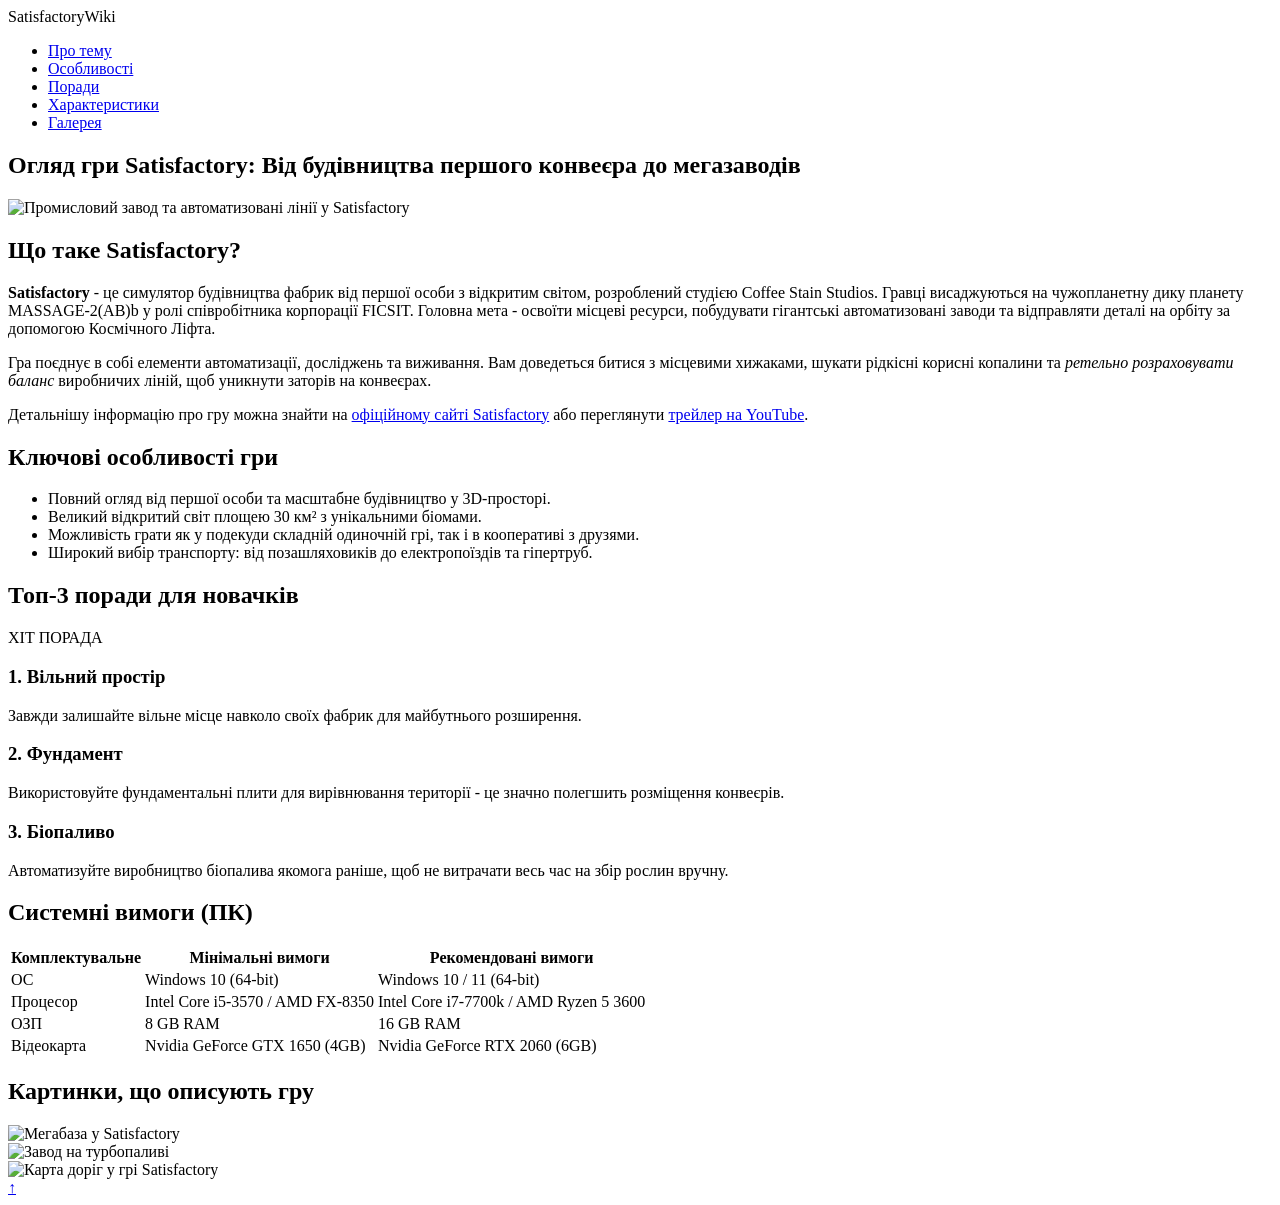
==== index.html @ 79dcf93f "index.html" ====
<!DOCTYPE html>
<html lang="uk">
<head>
	<meta charset="UTF-8">
	<meta name="viewport" content="width=device-width, initial-scale=1.0">
	<title>Satisfactory - Огляд кращого симулятора фабрик</title>
	<link rel="stylesheet" href="style.css">
</head>
<body>

	<!-- Крок 1 та 2: Хедер-меню з Flexbox -->
	<header class="site-header">
		<div class="header-container">
			<div class="logo">Satisfactory<span>Wiki</span></div>
			<nav class="main-nav">
				<ul>
					<li><a href="#about">Про тему</a></li>
					<li><a href="#features">Особливості</a></li>
					<li><a href="#tips">Поради</a></li>
					<li><a href="#specs">Характеристики</a></li>
					<li><a href="#gallery">Галерея</a></li>
				</ul>
			</nav>
		</div>
	</header>

	<main>
		<!-- Секція 1: Про тему -->
		<section id="about" class="section">
			<h1>Огляд гри Satisfactory: Від будівництва першого конвеєра до мегазаводів</h1>
			
			<img class="main-img" src="https://cdn.iphones.ru/wp-content/uploads/2024/10/satisfactory-side-angle-shot-of-a-factory-1024x576.jpg" alt="Промисловий завод та автоматизовані лінії у Satisfactory">

			<h2>Що таке Satisfactory?</h2>
			<p class="intro">
				<strong>Satisfactory</strong> - це симулятор будівництва фабрик від першої особи з відкритим світом, розроблений студією Coffee Stain Studios. Гравці висаджуються на чужопланетну дику планету MASSAGE-2(AB)b у ролі співробітника корпорації FICSIT. Головна мета - освоїти місцеві ресурси, побудувати гігантські автоматизовані заводи та відправляти деталі на орбіту за допомогою Космічного Ліфта.
			</p>
			<p>
				Гра поєднує в собі елементи автоматизації, досліджень та виживання. Вам доведеться битися з місцевими хижаками, шукати рідкісні корисні копалини та <em>ретельно розраховувати баланс</em> виробничих ліній, щоб уникнути заторів на конвеєрах.
			</p>
			<p>
				Детальнішу інформацію про гру можна знайти на <a href="https://www.satisfactorygame.com/" target="_blank">офіційному сайті Satisfactory</a> або переглянути <a href="https://www.youtube.com/watch?v=aoHCYhlYjlc" target="_blank">трейлер на YouTube</a>.
			</p>
		</section>

		<!-- Секція 2: Особливості -->
		<section id="features" class="section section-alt">
			<h2>Ключові особливості гри</h2>
			<ul class="features-list">
				<li>Повний огляд від першої особи та масштабне будівництво у 3D-просторі.</li>
				<li>Великий відкритий світ площею 30 км² з унікальними біомами.</li>
				<li>Можливість грати як у подекуди складній одиночній грі, так і в кооперативі з друзями.</li>
				<li>Широкий вибір транспорту: від позашляховиків до електропоїздів та гіпертруб.</li>
			</ul>
		</section>

		<!-- Секція 3: Поради та бейдж (Крок 4) -->
		<section id="tips" class="section">
			<h2>Топ-3 поради для новачків</h2>
			<div class="cards-container">
				<div class="card card-featured">
					<!-- Крок 4.3: Локальне позиціонування бейджа (relative + absolute) -->
					<span class="badge">ХІТ ПОРАДА</span>
					<h3>1. Вільний простір</h3>
					<p>Завжди залишайте вільне місце навколо своїх фабрик для майбутнього розширення.</p>
				</div>
				<div class="card">
					<h3>2. Фундамент</h3>
					<p>Використовуйте фундаментальні плити для вирівнювання території - це значно полегшить розміщення конвеєрів.</p>
				</div>
				<div class="card">
					<h3>3. Біопаливо</h3>
					<p>Автоматизуйте виробництво біопалива якомога раніше, щоб не витрачати весь час на збір рослин вручну.</p>
				</div>
			</div>
		</section>

		<!-- Секція 4: Характеристики / Системні вимоги -->
		<section id="specs" class="section section-alt">
			<h2>Системні вимоги (ПК)</h2>
			<div class="table-wrapper">
				<table>
					<thead>
						<tr>
							<th>Комплектувальне</th>
							<th>Мінімальні вимоги</th>
							<th>Рекомендовані вимоги</th>
						</tr>
					</thead>
					<tbody>
						<tr>
							<td>ОС</td>
							<td>Windows 10 (64-bit)</td>
							<td>Windows 10 / 11 (64-bit)</td>
						</tr>
						<tr>
							<td>Процесор</td>
							<td>Intel Core i5-3570 / AMD FX-8350</td>
							<td>Intel Core i7-7700k / AMD Ryzen 5 3600</td>
						</tr>
						<tr>
							<td>ОЗП</td>
							<td>8 GB RAM</td>
							<td>16 GB RAM</td>
						</tr>
						<tr>
							<td>Відеокарта</td>
							<td>Nvidia GeForce GTX 1650 (4GB)</td>
							<td>Nvidia GeForce RTX 2060 (6GB)</td>
						</tr>
					</tbody>
				</table>
			</div>
		</section>

		<!-- Секція 5: Галерея на CSS Grid (Крок 3) -->
		<section id="gallery" class="section">
			<h2>Картинки, що описують гру</h2>
			<div class="grid-gallery">
				<div class="gallery-item">
					<img src="https://ixbt.online/live/images/original/32/37/33/2024/09/11/a2e2cb56f4.jpg" alt="Мегабаза у Satisfactory">
				</div>
				<div class="gallery-item">
					<img src="https://imgs.sector.sk/files/novinky/0/2019/4-27-11-26-25//satisfactory-187565-2931787.jpg" alt="Завод на турбопаливі">
				</div>
				<div class="gallery-item">
					<img src="https://satisfactory.wiki.gg/images/thumb/Map_Roads.png/320px-Map_Roads.png?5773cd" alt="Карта доріг у грі Satisfactory">
				</div>
			</div>
		</section>
	</main>

	<!-- Крок 5: Плаваюча кнопка повернення -->
	<a href="#about" class="scroll-top-btn" title="Нагору">↑</a>

</body>
</html>
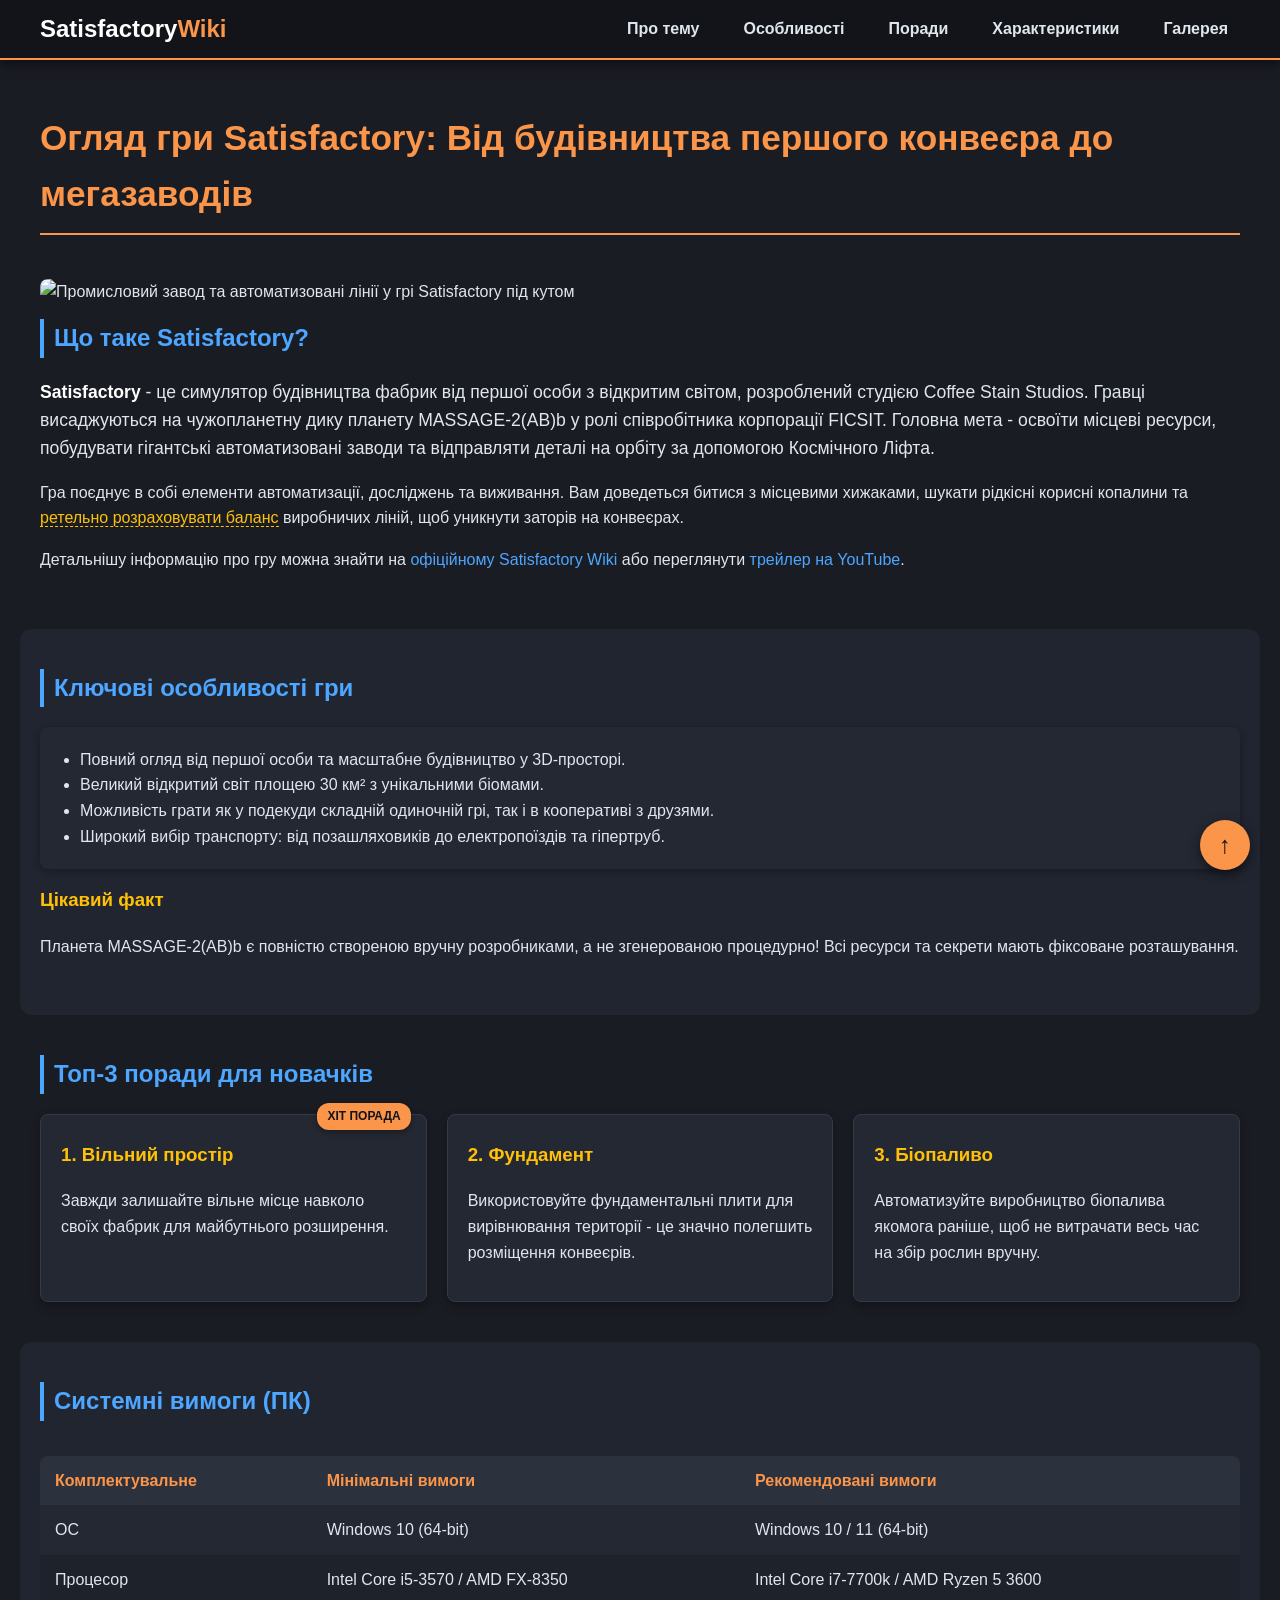
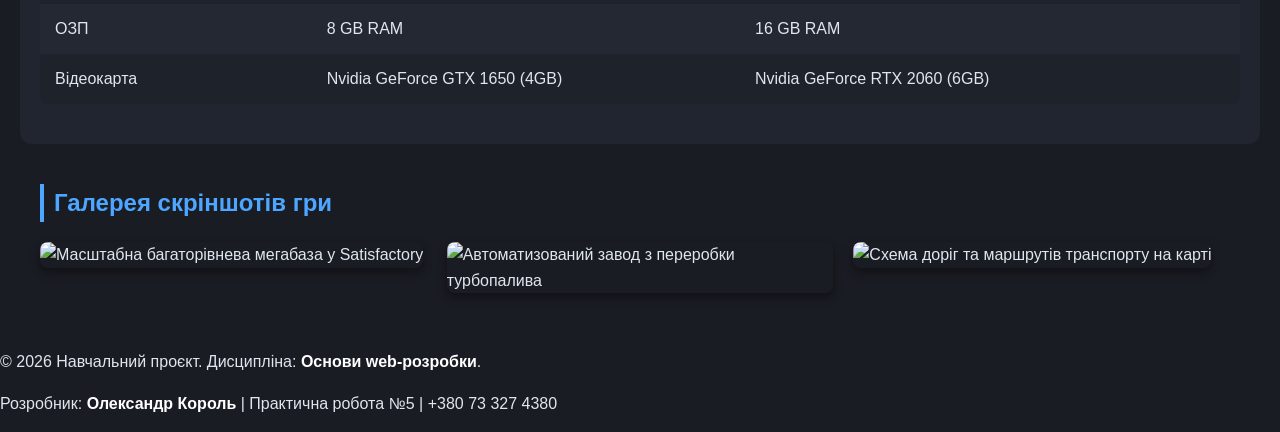
==== commit 126781de: "Update index.html" ====
--- a/index.html
+++ b/index.html
@@ -3,16 +3,31 @@
 <head>
 	<meta charset="UTF-8">
 	<meta name="viewport" content="width=device-width, initial-scale=1.0">
+	
+	<!-- SEO мета-теги-->
 	<title>Satisfactory - Огляд кращого симулятора фабрик</title>
+	<meta name="description" content="Огляд відеогри Satisfactory: будівництво автоматизованих фабрик, дослідження планет, оптимізація конвеєрних ліній та корисні поради для новачків.">
+	<meta name="keywords" content="Satisfactory, симулятор фабрики, Coffee Stain Studios, автоматизація, конвеєри, будівництво, ігри">
+	<meta name="author" content="Ваше Прізвище та Ім'я">
+
+	<!-- Open Graph мета-теги -->
+	<meta property="og:title" content="Satisfactory - Огляд кращого симулятора фабрик">
+	<meta property="og:description" content="Дізнайтеся все про побудову мегазаводів та автоматизацію у грі Satisfactory.">
+	<meta property="og:image" content="https://cdn.iphones.ru/wp-content/uploads/2024/10/satisfactory-side-angle-shot-of-a-factory-1024x576.jpg">
+	<meta property="og:type" content="website">
+
+	<!-- Favicon -->
+	<link rel="icon" href="https://satisfactory.wiki.gg/images/4/41/Site-favicon.ico" type="image/x-icon">
+
 	<link rel="stylesheet" href="style.css">
 </head>
 <body>
 
-	<!-- Крок 1 та 2: Хедер-меню з Flexbox -->
+	<!-- Хедер та навігація -->
 	<header class="site-header">
 		<div class="header-container">
 			<div class="logo">Satisfactory<span>Wiki</span></div>
-			<nav class="main-nav">
+			<nav class="main-nav" aria-label="Головне меню сайту">
 				<ul>
 					<li><a href="#about">Про тему</a></li>
 					<li><a href="#features">Особливості</a></li>
@@ -24,12 +39,14 @@
 		</div>
 	</header>
 
-	<main>
+	<!-- Головний стрижневий контейнер -->
+	<main id="main-content">
+		
 		<!-- Секція 1: Про тему -->
 		<section id="about" class="section">
 			<h1>Огляд гри Satisfactory: Від будівництва першого конвеєра до мегазаводів</h1>
 			
-			<img class="main-img" src="https://cdn.iphones.ru/wp-content/uploads/2024/10/satisfactory-side-angle-shot-of-a-factory-1024x576.jpg" alt="Промисловий завод та автоматизовані лінії у Satisfactory">
+			<img class="main-img" src="https://cdn.iphones.ru/wp-content/uploads/2024/10/satisfactory-side-angle-shot-of-a-factory-1024x576.jpg" alt="Промисловий завод та автоматизовані лінії у грі Satisfactory під кутом">
 
 			<h2>Що таке Satisfactory?</h2>
 			<p class="intro">
@@ -39,43 +56,50 @@
 				Гра поєднує в собі елементи автоматизації, досліджень та виживання. Вам доведеться битися з місцевими хижаками, шукати рідкісні корисні копалини та <em>ретельно розраховувати баланс</em> виробничих ліній, щоб уникнути заторів на конвеєрах.
 			</p>
 			<p>
-				Детальнішу інформацію про гру можна знайти на <a href="https://www.satisfactorygame.com/" target="_blank">офіційному сайті Satisfactory</a> або переглянути <a href="https://www.youtube.com/watch?v=aoHCYhlYjlc" target="_blank">трейлер на YouTube</a>.
+				Детальнішу інформацію про гру можна знайти на <a href="https://www.satisfactorygame.com/" target="_blank" rel="noopener">офіційному Satisfactory Wiki</a> або переглянути <a href="https://www.youtube.com/watch?v=aoHCYhlYjlc" target="_blank" rel="noopener">трейлер на YouTube</a>.
 			</p>
 		</section>
 
-		<!-- Секція 2: Особливості -->
+		<!-- Довідковий блок Aside -->
 		<section id="features" class="section section-alt">
 			<h2>Ключові особливості гри</h2>
-			<ul class="features-list">
-				<li>Повний огляд від першої особи та масштабне будівництво у 3D-просторі.</li>
-				<li>Великий відкритий світ площею 30 км² з унікальними біомами.</li>
-				<li>Можливість грати як у подекуди складній одиночній грі, так і в кооперативі з друзями.</li>
-				<li>Широкий вибір транспорту: від позашляховиків до електропоїздів та гіпертруб.</li>
-			</ul>
+			<div class="features-wrapper">
+				<ul class="features-list">
+					<li>Повний огляд від першої особи та масштабне будівництво у 3D-просторі.</li>
+					<li>Великий відкритий світ площею 30 км² з унікальними біомами.</li>
+					<li>Можливість грати як у подекуди складній одиночній грі, так і в кооперативі з друзями.</li>
+					<li>Широкий вибір транспорту: від позашляховиків до електропоїздів та гіпертруб.</li>
+				</ul>
+
+				<!-- Довідковий блок <aside> -->
+				<aside class="info-aside">
+					<h3>Цікавий факт</h3>
+					<p>Планета MASSAGE-2(AB)b є повністю створеною вручну розробниками, а не згенерованою процедурно! Всі ресурси та секрети мають фіксоване розташування.</p>
+				</aside>
+			</div>
 		</section>
 
-		<!-- Секція 3: Поради та бейдж (Крок 4) -->
+		<!-- Поради та автономні статті <article> -->
 		<section id="tips" class="section">
 			<h2>Топ-3 поради для новачків</h2>
 			<div class="cards-container">
-				<div class="card card-featured">
-					<!-- Крок 4.3: Локальне позиціонування бейджа (relative + absolute) -->
+				<article class="card card-featured">
 					<span class="badge">ХІТ ПОРАДА</span>
 					<h3>1. Вільний простір</h3>
 					<p>Завжди залишайте вільне місце навколо своїх фабрик для майбутнього розширення.</p>
-				</div>
-				<div class="card">
+				</article>
+				<article class="card">
 					<h3>2. Фундамент</h3>
 					<p>Використовуйте фундаментальні плити для вирівнювання території - це значно полегшить розміщення конвеєрів.</p>
-				</div>
-				<div class="card">
+				</article>
+				<article class="card">
 					<h3>3. Біопаливо</h3>
 					<p>Автоматизуйте виробництво біопалива якомога раніше, щоб не витрачати весь час на збір рослин вручну.</p>
-				</div>
+				</article>
 			</div>
 		</section>
 
-		<!-- Секція 4: Характеристики / Системні вимоги -->
+		<!-- Характеристики -->
 		<section id="specs" class="section section-alt">
 			<h2>Системні вимоги (ПК)</h2>
 			<div class="table-wrapper">
@@ -113,25 +137,34 @@
 			</div>
 		</section>
 
-		<!-- Секція 5: Галерея на CSS Grid (Крок 3) -->
+		<!-- Галерея -->
 		<section id="gallery" class="section">
-			<h2>Картинки, що описують гру</h2>
+			<h2>Галерея скріншотів гри</h2>
 			<div class="grid-gallery">
 				<div class="gallery-item">
-					<img src="https://ixbt.online/live/images/original/32/37/33/2024/09/11/a2e2cb56f4.jpg" alt="Мегабаза у Satisfactory">
+					<img src="https://ixbt.online/live/images/original/32/37/33/2024/09/11/a2e2cb56f4.jpg" alt="Масштабна багаторівнева мегабаза у Satisfactory">
 				</div>
 				<div class="gallery-item">
-					<img src="https://imgs.sector.sk/files/novinky/0/2019/4-27-11-26-25//satisfactory-187565-2931787.jpg" alt="Завод на турбопаливі">
+					<img src="https://imgs.sector.sk/files/novinky/0/2019/4-27-11-26-25//satisfactory-187565-2931787.jpg" alt="Автоматизований завод з переробки турбопалива">
 				</div>
 				<div class="gallery-item">
-					<img src="https://satisfactory.wiki.gg/images/thumb/Map_Roads.png/320px-Map_Roads.png?5773cd" alt="Карта доріг у грі Satisfactory">
+					<img src="https://satisfactory.wiki.gg/images/thumb/Map_Roads.png/320px-Map_Roads.png?5773cd" alt="Схема доріг та маршрутів транспорту на карті">
 				</div>
 			</div>
 		</section>
+
 	</main>
 
-	<!-- Крок 5: Плаваюча кнопка повернення -->
-	<a href="#about" class="scroll-top-btn" title="Нагору">↑</a>
+	<!-- Підвал сайту <footer> -->
+	<footer class="site-footer">
+		<div class="footer-container">
+			<p>&copy; 2026 Навчальний проєкт. Дисципліна: <strong>Основи web-розробки</strong>.</p>
+			<p>Розробник: <strong>Олександр Король</strong>  | Практична робота №5 | +380 73 327 4380</p>
+		</div>
+	</footer>
+
+	<!-- Плаваюча кнопка переходу нагору -->
+	<a href="#main-content" class="scroll-top-btn" title="Нагору" aria-label="Повернутися на початок сторінки">↑</a>
 
 </body>
 </html>
--- a/style.css
+++ b/style.css
@@ -0,0 +1,252 @@
+html {
+	scroll-behavior: smooth; /* Плавна якірна навігація */
+	scroll-padding-top: 80px; /* Компенсація висоти фіксованої шапки при скролі */
+}
+
+body {
+	font-family: 'Segoe UI', Roboto, Arial, sans-serif;
+	background-color: #1a1c23;
+	color: #e0e6ed;
+	line-height: 1.6;
+	margin: 0;
+	padding: 0;
+	padding-top: 70px; /* Компенсація фіксованого хедера */
+}
+
+/* Фіксоване Хедер-меню з Flexbox */
+.site-header {
+	position: fixed;
+	top: 0;
+	left: 0;
+	width: 100%;
+	background-color: #12141a;
+	border-bottom: 2px solid #fa9549;
+	box-shadow: 0 4px 12px rgba(0, 0, 0, 0.5);
+	z-index: 1000; /* Відображення поверх усього контенту */
+}
+
+.header-container {
+	max-width: 1200px;
+	margin: 0 auto;
+	padding: 10px 20px;
+	display: flex; /* Flexbox для внутрішнього контейнера */
+	justify-content: space-between;
+	align-items: center;
+}
+
+.logo {
+	font-size: 1.5rem;
+	font-weight: bold;
+	color: #ffffff;
+}
+
+.logo span {
+	color: #fa9549;
+}
+
+/* Flexbox для списку навігації */
+.main-nav ul {
+	display: flex;
+	gap: 20px; /* Відстань між пунктами меню */
+	list-style: none;
+	margin: 0;
+	padding: 0;
+	background-color: transparent;
+	box-shadow: none;
+}
+
+.main-nav a {
+	color: #e0e6ed;
+	text-decoration: none;
+	font-weight: 600;
+	padding: 8px 12px;
+	border-radius: 4px;
+	transition: background-color 0.3s, color 0.3s;
+}
+
+.main-nav a:hover {
+	background-color: #4da6ff;
+	color: #12141a;
+}
+
+/* Оформлення тематичних блоків (Секцій)*/
+.section {
+	max-width: 1200px;
+	margin: 0 auto;
+	padding: 40px 20px; /* Вертикальний ритм */
+}
+
+/* Чергування фонів секцій */
+.section-alt {
+	background-color: #212530;
+	border-radius: 12px;
+}
+
+/* Оформлення заголовків */
+h1 {
+	color: #fa9549;
+	border-bottom: 2px solid #fa9549;
+	padding-bottom: 10px;
+	font-size: 2.2rem;
+	margin-top: 0;
+}
+
+h2 {
+	color: #4da6ff;
+	margin-top: 0;
+	border-left: 4px solid #4da6ff;
+	padding-left: 10px;
+}
+
+h3 {
+	color: #ffc107;
+	margin-top: 0;
+}
+
+.intro {
+	font-size: 1.1rem;
+}
+
+.main-img {
+	width: 100%;
+	max-height: 450px;
+	object-fit: cover;
+	border-radius: 8px;
+	margin: 15px 0;
+}
+
+a {
+	color: #4da6ff;
+	text-decoration: none;
+}
+
+a:hover {
+	text-decoration: underline;
+}
+
+em {
+	color: #ffc107;
+	font-style: normal;
+	border-bottom: 1px dashed #ffc107;
+}
+
+strong {
+	color: #ffffff;
+}
+
+/* Списки */
+.features-list {
+	background-color: #242832;
+	padding: 20px 20px 20px 40px;
+	border-radius: 8px;
+	box-shadow: 0 2px 8px rgba(0,0,0,0.3);
+}
+
+/* Сетка карток порад із бейджем (Крок 4.3) */
+.cards-container {
+	display: flex;
+	gap: 20px;
+	margin-top: 20px;
+}
+
+.card {
+	position: relative; /* Батьківський контейнер для абсолютного бейджа */
+	flex: 1;
+	background-color: #242832;
+	padding: 25px 20px 20px 20px;
+	border-radius: 8px;
+	border: 1px solid #333a4d;
+	box-shadow: 0 4px 10px rgba(0,0,0,0.3);
+}
+
+/* Локально позиційований бейдж */
+.badge {
+	position: absolute;
+	top: -12px;
+	right: 15px;
+	background-color: #fa9549;
+	color: #12141a;
+	font-size: 0.75rem;
+	font-weight: bold;
+	padding: 4px 10px;
+	border-radius: 12px;
+	box-shadow: 0 2px 6px rgba(0,0,0,0.4);
+	text-transform: uppercase;
+}
+
+/* Таблиця */
+.table-wrapper {
+	overflow-x: auto;
+}
+
+table {
+	width: 100%;
+	border-collapse: collapse;
+	margin-top: 15px;
+	background-color: #242832;
+	border-radius: 8px;
+	overflow: hidden;
+}
+
+th, td {
+	padding: 12px 15px;
+	text-align: left;
+}
+
+th {
+	background-color: #2c313e;
+	color: #fa9549;
+}
+
+tr:nth-child(even) {
+	background-color: #1e222b;
+}
+
+/* --- Крок 3: Двовимірна верстка галереї через CSS Grid --- */
+.grid-gallery {
+	display: grid;
+	grid-template-columns: repeat(3, 1fr); /* 3 однакові колонки */
+	gap: 20px; /* Рівномірні відступи в сітці */
+	margin-top: 20px;
+}
+
+.gallery-item img {
+	width: 100%;
+	height: 250px;
+	object-fit: cover;
+	border-radius: 8px;
+	box-shadow: 0 4px 10px rgba(0,0,0,0.4);
+	transition: transform 0.3s ease;
+}
+
+.gallery-item img:hover {
+	transform: scale(1.03);
+}
+
+/* --- Крок 5: Плаваюча кнопка повернення нагору --- */
+.scroll-top-btn {
+	position: fixed;
+	bottom: 30px;
+	right: 30px;
+	width: 50px;
+	height: 50px;
+	background-color: #fa9549;
+	color: #12141a;
+	font-size: 24px;
+	font-weight: bold;
+	border-radius: 50%;
+	display: flex; /* Flexbox для ідеального центрування стрілки */
+	align-items: center;
+	justify-content: center;
+	text-decoration: none;
+	box-shadow: 0 4px 12px rgba(0,0,0,0.5);
+	z-index: 999;
+	transition: background-color 0.3s, transform 0.3s;
+}
+
+.scroll-top-btn:hover {
+	background-color: #4da6ff;
+	color: #ffffff;
+	transform: translateY(-5px);
+	text-decoration: none;
+}
